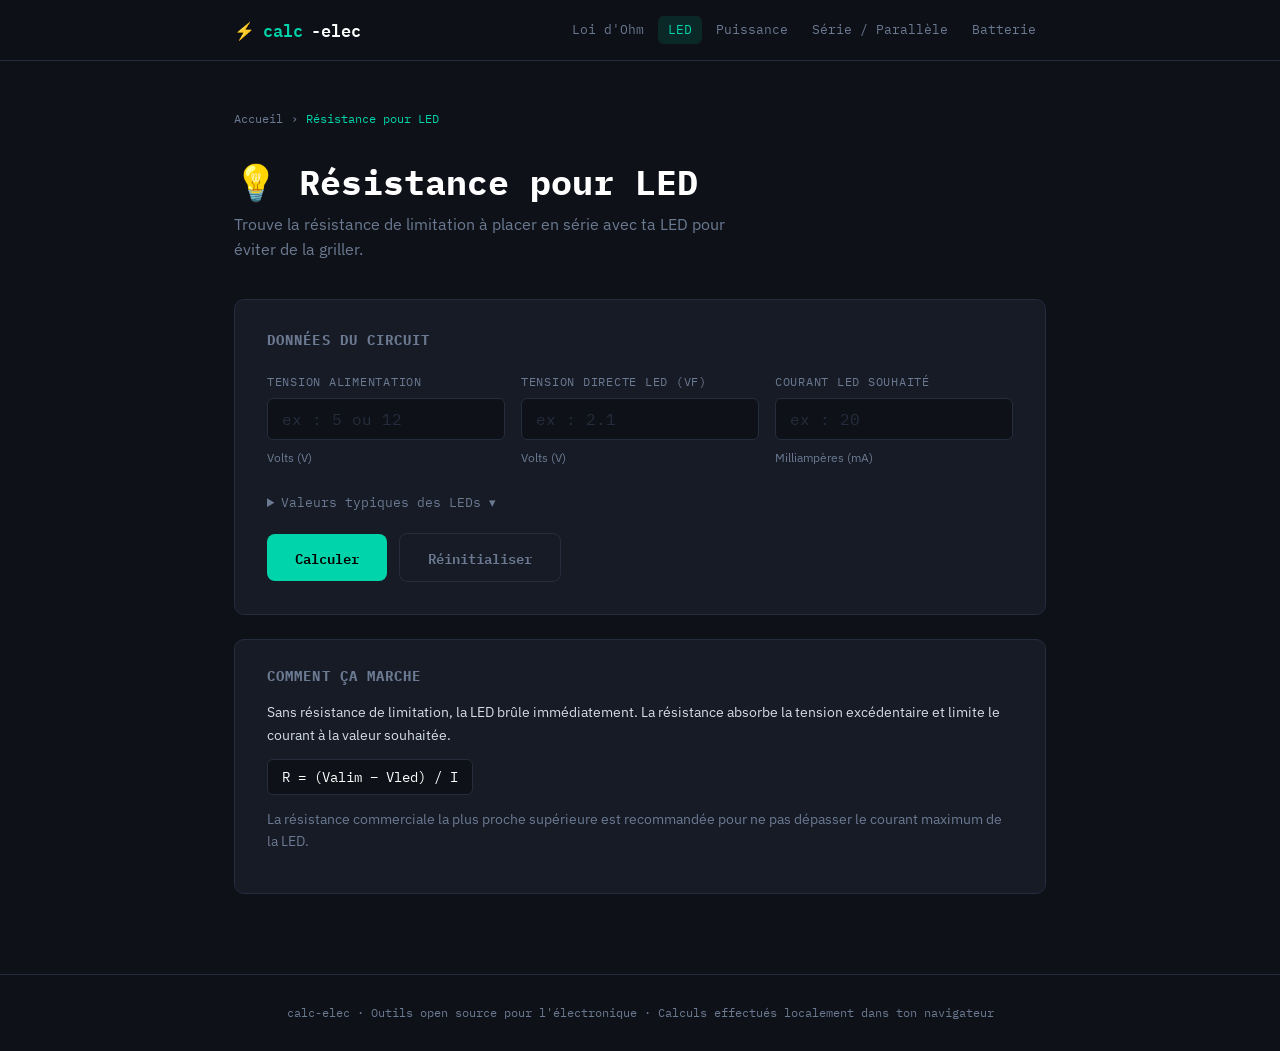
==== led.html @ adf83a0b "Premier upload" ====
<!DOCTYPE html>
<html lang="fr">
<head>
  <meta charset="UTF-8" />
  <meta name="viewport" content="width=device-width, initial-scale=1.0" />
  <title>Résistance LED — Calcul de la résistance de limitation</title>
  <meta name="description" content="Calcule facilement la résistance de limitation pour une LED. Entre la tension d'alimentation, la tension directe de la LED et le courant souhaité." />
  <link rel="stylesheet" href="style.css" />
</head>
<body>

<header class="site-header">
  <div class="container">
    <a href="index.html" class="site-logo">⚡ <span>calc</span>-elec</a>
    <nav class="site-nav">
      <a href="ohm.html">Loi d'Ohm</a>
      <a href="led.html" class="active">LED</a>
      <a href="puissance.html">Puissance</a>
      <a href="resistances.html">Série / Parallèle</a>
      <a href="batterie.html">Batterie</a>
    </nav>
  </div>
</header>

<main class="calc-page">
  <div class="container">

    <div class="breadcrumb">
      <a href="index.html">Accueil</a> › <span>Résistance pour LED</span>
    </div>

    <div class="calc-header">
      <h1>💡 Résistance pour LED</h1>
      <p>Trouve la résistance de limitation à placer en série avec ta LED pour éviter de la griller.</p>
    </div>

    <div class="calc-card">
      <h2>Données du circuit</h2>

      <div class="fields">
        <div class="field">
          <label for="v-alim">Tension alimentation</label>
          <input type="number" id="v-alim" placeholder="ex : 5 ou 12" min="0" step="any" />
          <span class="unit">Volts (V)</span>
        </div>
        <div class="field">
          <label for="v-led">Tension directe LED (Vf)</label>
          <input type="number" id="v-led" placeholder="ex : 2.1" min="0" step="any" />
          <span class="unit">Volts (V)</span>
        </div>
        <div class="field">
          <label for="i-led">Courant LED souhaité</label>
          <input type="number" id="i-led" placeholder="ex : 20" min="0" step="any" />
          <span class="unit">Milliampères (mA)</span>
        </div>
      </div>

      <details style="margin-bottom:20px">
        <summary style="font-size:.82rem; color:var(--muted); cursor:pointer; font-family:var(--font-mono)">Valeurs typiques des LEDs ▾</summary>
        <div style="margin-top:10px; font-size:.82rem; color:var(--muted); line-height:1.8">
          LED rouge : Vf ≈ 1.8–2.2 V, I ≈ 20 mA<br>
          LED verte : Vf ≈ 2.0–3.5 V, I ≈ 20 mA<br>
          LED bleue / blanche : Vf ≈ 3.0–3.5 V, I ≈ 20 mA<br>
          LED infrarouge : Vf ≈ 1.2–1.6 V, I ≈ 20–100 mA
        </div>
      </details>

      <div class="btn-row">
        <button class="btn btn-primary" onclick="calculerLED()">Calculer</button>
        <button class="btn btn-secondary" onclick="resetLED()">Réinitialiser</button>
      </div>

      <div class="result-box" id="led-result">
        <div class="result-label">Résistance recommandée</div>
        <div class="result-value" id="led-value">—</div>
        <div class="result-detail" id="led-detail"></div>
      </div>
    </div>

    <div class="info-card">
      <h3>Comment ça marche</h3>
      <p>Sans résistance de limitation, la LED brûle immédiatement. La résistance absorbe la tension excédentaire et limite le courant à la valeur souhaitée.</p>
      <div class="formula-row">
        <span class="formula-pill">R = (Valim − Vled) / I</span>
      </div>
      <p style="margin-top:14px; font-size:.85rem; color:var(--muted)">
        La résistance commerciale la plus proche supérieure est recommandée pour ne pas dépasser le courant maximum de la LED.
      </p>
    </div>

  </div>
</main>

<footer class="site-footer">
  <div class="container">
    calc-elec · Outils open source pour l'électronique · Calculs effectués localement dans ton navigateur
  </div>
</footer>

<script>
  // Valeurs standard E24
  const E24 = [10,11,12,13,15,16,18,20,22,24,27,30,33,36,39,43,47,51,56,62,68,75,82,91];

  function closestE24(val) {
    let best = null, bestDiff = Infinity;
    for (let decade = 1; decade <= 10000000; decade *= 10) {
      for (const base of E24) {
        const r = base * decade;
        if (r >= val && Math.abs(r - val) < bestDiff) {
          bestDiff = Math.abs(r - val);
          best = r;
        }
      }
    }
    return best;
  }

  function formatR(v) {
    if (v >= 1e6) return (v / 1e6).toPrecision(3) + ' MΩ';
    if (v >= 1e3) return (v / 1e3).toPrecision(3) + ' kΩ';
    return parseFloat(v.toPrecision(4)) + ' Ω';
  }

  function calculerLED() {
    const vAlim = parseFloat(document.getElementById('v-alim').value);
    const vLed  = parseFloat(document.getElementById('v-led').value);
    const iLed  = parseFloat(document.getElementById('i-led').value);

    const box = document.getElementById('led-result');

    if ([vAlim, vLed, iLed].some(isNaN) || iLed <= 0) {
      box.className = 'result-box result-error visible';
      document.getElementById('led-value').textContent = 'Saisis des valeurs valides.';
      document.getElementById('led-detail').textContent = '';
      return;
    }
    if (vLed >= vAlim) {
      box.className = 'result-box result-error visible';
      document.getElementById('led-value').textContent = 'Vf doit être inférieure à Valim.';
      document.getElementById('led-detail').textContent = '';
      return;
    }

    const iA = iLed / 1000;
    const rExact = (vAlim - vLed) / iA;
    const rStd = closestE24(rExact);
    const iReal = ((vAlim - vLed) / rStd * 1000).toFixed(1);

    box.className = 'result-box visible';
    document.getElementById('led-value').textContent = formatR(rStd) + ' (standard E24)';
    document.getElementById('led-detail').textContent =
      `Valeur exacte : ${parseFloat(rExact.toPrecision(4))} Ω · Courant réel avec ${formatR(rStd)} : ${iReal} mA · Puissance dissipée : ${((rStd * iA * iA) * 1000).toFixed(1)} mW`;
  }

  function resetLED() {
    ['v-alim','v-led','i-led'].forEach(id => document.getElementById(id).value = '');
    document.getElementById('led-result').className = 'result-box';
  }
</script>

</body>
</html>
---- style.css ----
/* =========================================
   CALC-ELEC — Feuille de style globale
   Design : technique, lisible, sans superflu
   ========================================= */

@import url('https://fonts.googleapis.com/css2?family=IBM+Plex+Mono:wght@400;600&family=IBM+Plex+Sans:wght@400;500;600&display=swap');

/* --- Variables --- */
:root {
  --bg:        #0e1117;
  --surface:   #161b25;
  --border:    #252d3d;
  --accent:    #00d4aa;
  --accent2:   #4f9cff;
  --warn:      #f5a623;
  --text:      #d4dce8;
  --muted:     #6b7a92;
  --white:     #ffffff;
  --radius:    10px;
  --font-mono: 'IBM Plex Mono', monospace;
  --font-sans: 'IBM Plex Sans', sans-serif;
}

/* --- Reset --- */
*, *::before, *::after { box-sizing: border-box; margin: 0; padding: 0; }

html { scroll-behavior: smooth; }

body {
  background: var(--bg);
  color: var(--text);
  font-family: var(--font-sans);
  font-size: 16px;
  line-height: 1.6;
  min-height: 100vh;
}

/* --- Typographie --- */
h1, h2, h3 {
  font-family: var(--font-mono);
  color: var(--white);
  line-height: 1.2;
}

a {
  color: var(--accent);
  text-decoration: none;
}
a:hover { text-decoration: underline; }

code, .mono {
  font-family: var(--font-mono);
}

/* --- Layout --- */
.container {
  max-width: 860px;
  margin: 0 auto;
  padding: 0 24px;
}

/* --- Header / nav --- */
.site-header {
  border-bottom: 1px solid var(--border);
  padding: 16px 0;
  position: sticky;
  top: 0;
  background: rgba(14, 17, 23, 0.92);
  backdrop-filter: blur(8px);
  z-index: 100;
}

.site-header .container {
  display: flex;
  align-items: center;
  justify-content: space-between;
  gap: 16px;
}

.site-logo {
  font-family: var(--font-mono);
  font-size: 1.05rem;
  font-weight: 600;
  color: var(--white);
  display: flex;
  align-items: center;
  gap: 8px;
}

.site-logo span { color: var(--accent); }

.site-nav {
  display: flex;
  gap: 4px;
  flex-wrap: wrap;
}

.site-nav a {
  font-size: 0.8rem;
  font-family: var(--font-mono);
  color: var(--muted);
  padding: 4px 10px;
  border-radius: 6px;
  transition: color .2s, background .2s;
}
.site-nav a:hover {
  color: var(--accent);
  background: rgba(0,212,170,.08);
  text-decoration: none;
}
.site-nav a.active {
  color: var(--accent);
  background: rgba(0,212,170,.12);
}

/* --- Hero (index) --- */
.hero {
  padding: 72px 0 48px;
  text-align: center;
}

.hero-tag {
  display: inline-block;
  font-family: var(--font-mono);
  font-size: 0.72rem;
  color: var(--accent);
  background: rgba(0,212,170,.1);
  border: 1px solid rgba(0,212,170,.25);
  padding: 4px 12px;
  border-radius: 100px;
  margin-bottom: 24px;
  letter-spacing: .08em;
  text-transform: uppercase;
}

.hero h1 {
  font-size: clamp(2rem, 5vw, 3.2rem);
  margin-bottom: 16px;
}

.hero h1 em {
  font-style: normal;
  color: var(--accent);
}

.hero p {
  font-size: 1.1rem;
  color: var(--muted);
  max-width: 500px;
  margin: 0 auto;
}

/* --- Grille de cartes (index) --- */
.tools-grid {
  display: grid;
  grid-template-columns: repeat(auto-fill, minmax(240px, 1fr));
  gap: 16px;
  padding: 48px 0 80px;
}

.tool-card {
  background: var(--surface);
  border: 1px solid var(--border);
  border-radius: var(--radius);
  padding: 24px;
  display: flex;
  flex-direction: column;
  gap: 10px;
  transition: border-color .2s, transform .2s;
  text-decoration: none;
  color: inherit;
}

.tool-card:hover {
  border-color: var(--accent);
  transform: translateY(-2px);
  text-decoration: none;
  color: inherit;
}

.tool-card-icon {
  font-size: 1.8rem;
  line-height: 1;
}

.tool-card h3 {
  font-size: 1rem;
  color: var(--white);
}

.tool-card p {
  font-size: 0.85rem;
  color: var(--muted);
  flex: 1;
}

.tool-card-link {
  font-family: var(--font-mono);
  font-size: 0.78rem;
  color: var(--accent);
  display: flex;
  align-items: center;
  gap: 4px;
}

/* --- Page calculateur --- */
.calc-page {
  padding: 48px 0 80px;
}

.breadcrumb {
  font-family: var(--font-mono);
  font-size: 0.78rem;
  color: var(--muted);
  margin-bottom: 32px;
  display: flex;
  align-items: center;
  gap: 8px;
}
.breadcrumb a { color: var(--muted); }
.breadcrumb a:hover { color: var(--accent); }
.breadcrumb span { color: var(--accent); }

.calc-header {
  margin-bottom: 36px;
}

.calc-header h1 {
  font-size: clamp(1.5rem, 4vw, 2.2rem);
  margin-bottom: 8px;
}

.calc-header p {
  color: var(--muted);
  max-width: 520px;
}

/* --- Carte de calculateur --- */
.calc-card {
  background: var(--surface);
  border: 1px solid var(--border);
  border-radius: var(--radius);
  padding: 32px;
  margin-bottom: 24px;
}

.calc-card h2 {
  font-size: 0.85rem;
  font-family: var(--font-mono);
  color: var(--muted);
  text-transform: uppercase;
  letter-spacing: .08em;
  margin-bottom: 24px;
}

/* --- Champs de saisie --- */
.fields {
  display: grid;
  grid-template-columns: repeat(auto-fill, minmax(180px, 1fr));
  gap: 16px;
  margin-bottom: 24px;
}

.field {
  display: flex;
  flex-direction: column;
  gap: 6px;
}

.field label {
  font-family: var(--font-mono);
  font-size: 0.78rem;
  color: var(--muted);
  text-transform: uppercase;
  letter-spacing: .06em;
}

.field input,
.field select {
  background: var(--bg);
  border: 1px solid var(--border);
  border-radius: 6px;
  color: var(--white);
  font-family: var(--font-mono);
  font-size: 1rem;
  padding: 10px 14px;
  outline: none;
  transition: border-color .2s;
  -webkit-appearance: none;
}

.field input:focus,
.field select:focus {
  border-color: var(--accent);
}

.field input::placeholder {
  color: var(--border);
}

.field .unit {
  font-size: 0.78rem;
  color: var(--muted);
  margin-top: 2px;
}

/* --- Boutons --- */
.btn {
  font-family: var(--font-mono);
  font-size: 0.9rem;
  font-weight: 600;
  padding: 12px 28px;
  border-radius: 8px;
  border: none;
  cursor: pointer;
  transition: opacity .2s, transform .1s;
  display: inline-flex;
  align-items: center;
  gap: 8px;
}

.btn:active { transform: scale(.98); }

.btn-primary {
  background: var(--accent);
  color: #000;
}
.btn-primary:hover { opacity: 0.88; }

.btn-secondary {
  background: transparent;
  border: 1px solid var(--border);
  color: var(--muted);
}
.btn-secondary:hover {
  border-color: var(--muted);
  color: var(--text);
}

.btn-row {
  display: flex;
  gap: 12px;
  flex-wrap: wrap;
  align-items: center;
}

/* --- Résultat --- */
.result-box {
  margin-top: 24px;
  padding: 24px;
  background: rgba(0,212,170,.06);
  border: 1px solid rgba(0,212,170,.2);
  border-radius: var(--radius);
  display: none;
}

.result-box.visible { display: block; }

.result-label {
  font-family: var(--font-mono);
  font-size: 0.75rem;
  color: var(--accent);
  text-transform: uppercase;
  letter-spacing: .08em;
  margin-bottom: 8px;
}

.result-value {
  font-family: var(--font-mono);
  font-size: 2rem;
  color: var(--white);
  font-weight: 600;
}

.result-detail {
  font-size: 0.88rem;
  color: var(--muted);
  margin-top: 8px;
}

.result-error {
  background: rgba(245,166,35,.06);
  border-color: rgba(245,166,35,.3);
}

.result-error .result-label { color: var(--warn); }
.result-error .result-value { font-size: 1rem; color: var(--warn); }

/* --- Bloc "Comment ça marche" --- */
.info-card {
  background: var(--surface);
  border: 1px solid var(--border);
  border-radius: var(--radius);
  padding: 28px 32px;
  margin-top: 12px;
}

.info-card h3 {
  font-size: 0.85rem;
  font-family: var(--font-mono);
  color: var(--muted);
  text-transform: uppercase;
  letter-spacing: .08em;
  margin-bottom: 16px;
}

.info-card p {
  font-size: 0.9rem;
  color: var(--text);
  margin-bottom: 12px;
}

.formula-row {
  display: flex;
  gap: 12px;
  flex-wrap: wrap;
  margin-top: 8px;
}

.formula-pill {
  font-family: var(--font-mono);
  font-size: 0.88rem;
  background: var(--bg);
  border: 1px solid var(--border);
  padding: 6px 14px;
  border-radius: 6px;
  color: var(--white);
}

/* --- Toggle radio (choix de variable à calculer) --- */
.radio-group {
  display: flex;
  gap: 8px;
  flex-wrap: wrap;
  margin-bottom: 24px;
}

.radio-group input[type="radio"] { display: none; }

.radio-group label {
  font-family: var(--font-mono);
  font-size: 0.82rem;
  padding: 7px 16px;
  border: 1px solid var(--border);
  border-radius: 6px;
  cursor: pointer;
  color: var(--muted);
  transition: all .2s;
  text-transform: none;
  letter-spacing: 0;
}

.radio-group input[type="radio"]:checked + label {
  border-color: var(--accent);
  color: var(--accent);
  background: rgba(0,212,170,.1);
}

/* --- Listes d'entrées résistances (parallèle/série) --- */
.resistor-list {
  display: flex;
  flex-direction: column;
  gap: 8px;
  margin-bottom: 16px;
}

.resistor-item {
  display: flex;
  align-items: center;
  gap: 10px;
}

.resistor-item input {
  background: var(--bg);
  border: 1px solid var(--border);
  border-radius: 6px;
  color: var(--white);
  font-family: var(--font-mono);
  font-size: 0.95rem;
  padding: 8px 12px;
  outline: none;
  width: 140px;
  transition: border-color .2s;
}
.resistor-item input:focus { border-color: var(--accent); }

.resistor-item .mono { color: var(--muted); font-size: 0.82rem; }

.btn-remove {
  background: none;
  border: none;
  color: var(--muted);
  cursor: pointer;
  font-size: 1.1rem;
  line-height: 1;
  padding: 4px;
  transition: color .2s;
}
.btn-remove:hover { color: var(--warn); }

/* --- Footer --- */
.site-footer {
  border-top: 1px solid var(--border);
  padding: 28px 0;
  text-align: center;
  font-family: var(--font-mono);
  font-size: 0.78rem;
  color: var(--muted);
}

/* --- Responsive --- */
@media (max-width: 600px) {
  .site-nav { display: none; }
  .fields { grid-template-columns: 1fr 1fr; }
  .calc-card { padding: 20px; }
  .result-value { font-size: 1.6rem; }
}
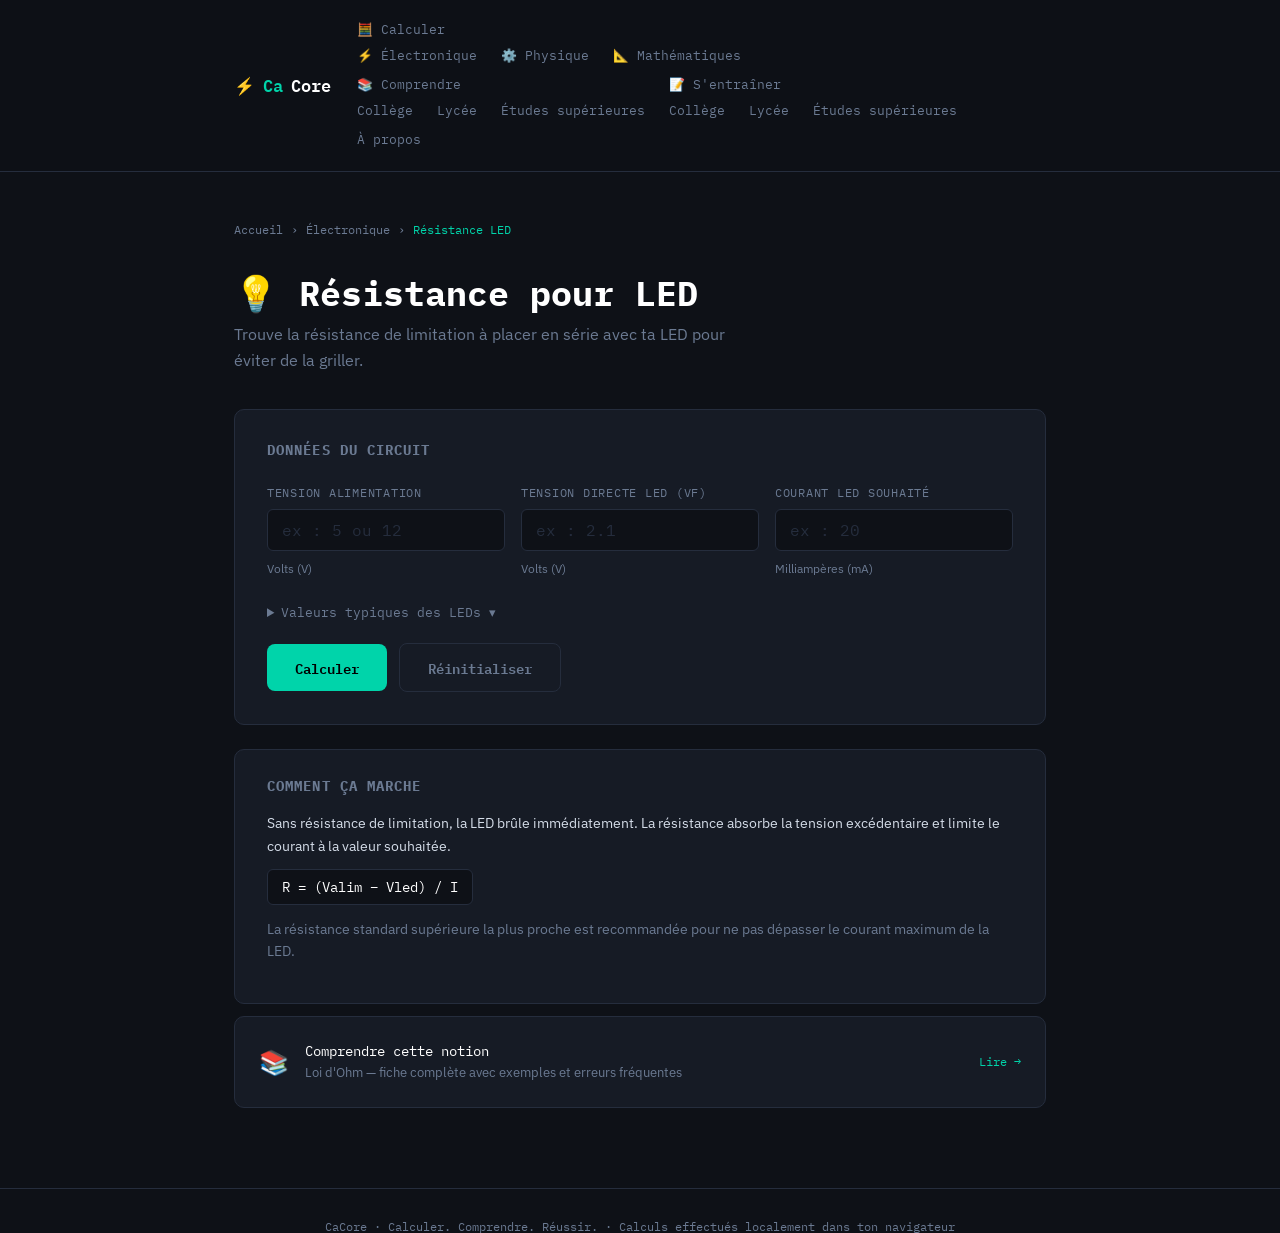
==== commit a8f02693: "Calculateurs" ====
--- a/led.html
+++ b/led.html
@@ -3,30 +3,21 @@
 <head>
   <meta charset="UTF-8" />
   <meta name="viewport" content="width=device-width, initial-scale=1.0" />
-  <title>Résistance LED — Calcul de la résistance de limitation</title>
-  <meta name="description" content="Calcule facilement la résistance de limitation pour une LED. Entre la tension d'alimentation, la tension directe de la LED et le courant souhaité." />
-  <link rel="stylesheet" href="style.css" />
+  <title>Résistance pour LED — Calcul de limitation — CaCore</title>
+  <meta name="description" content="Calcule la résistance de limitation pour une LED. Tension d'alimentation, tension directe et courant LED. Valeur standard E24 fournie." />
+  <link rel="stylesheet" href="../../style.css" />
 </head>
 <body>
 
-<header class="site-header">
-  <div class="container">
-    <a href="index.html" class="site-logo">⚡ <span>calc</span>-elec</a>
-    <nav class="site-nav">
-      <a href="ohm.html">Loi d'Ohm</a>
-      <a href="led.html" class="active">LED</a>
-      <a href="puissance.html">Puissance</a>
-      <a href="resistances.html">Série / Parallèle</a>
-      <a href="batterie.html">Batterie</a>
-    </nav>
-  </div>
-</header>
+<div id="site-header"></div>
 
 <main class="calc-page">
   <div class="container">
 
     <div class="breadcrumb">
-      <a href="index.html">Accueil</a> › <span>Résistance pour LED</span>
+      <a href="../../index.html">Accueil</a> ›
+      <a href="../electronique.html">Électronique</a> ›
+      <span>Résistance LED</span>
     </div>
 
     <div class="calc-header">
@@ -36,44 +27,40 @@
 
     <div class="calc-card">
       <h2>Données du circuit</h2>
-
       <div class="fields">
         <div class="field">
           <label for="v-alim">Tension alimentation</label>
-          <input type="number" id="v-alim" placeholder="ex : 5 ou 12" min="0" step="any" />
+          <input type="number" id="v-alim" placeholder="ex : 5 ou 12" min="0" step="any"/>
           <span class="unit">Volts (V)</span>
         </div>
         <div class="field">
           <label for="v-led">Tension directe LED (Vf)</label>
-          <input type="number" id="v-led" placeholder="ex : 2.1" min="0" step="any" />
+          <input type="number" id="v-led" placeholder="ex : 2.1" min="0" step="any"/>
           <span class="unit">Volts (V)</span>
         </div>
         <div class="field">
           <label for="i-led">Courant LED souhaité</label>
-          <input type="number" id="i-led" placeholder="ex : 20" min="0" step="any" />
+          <input type="number" id="i-led" placeholder="ex : 20" min="0" step="any"/>
           <span class="unit">Milliampères (mA)</span>
         </div>
       </div>
-
       <details style="margin-bottom:20px">
-        <summary style="font-size:.82rem; color:var(--muted); cursor:pointer; font-family:var(--font-mono)">Valeurs typiques des LEDs ▾</summary>
-        <div style="margin-top:10px; font-size:.82rem; color:var(--muted); line-height:1.8">
+        <summary style="font-size:.82rem;color:var(--muted);cursor:pointer;font-family:var(--font-mono)">Valeurs typiques des LEDs ▾</summary>
+        <div style="margin-top:10px;font-size:.82rem;color:var(--muted);line-height:1.9">
           LED rouge : Vf ≈ 1.8–2.2 V, I ≈ 20 mA<br>
           LED verte : Vf ≈ 2.0–3.5 V, I ≈ 20 mA<br>
           LED bleue / blanche : Vf ≈ 3.0–3.5 V, I ≈ 20 mA<br>
           LED infrarouge : Vf ≈ 1.2–1.6 V, I ≈ 20–100 mA
         </div>
       </details>
-
       <div class="btn-row">
-        <button class="btn btn-primary" onclick="calculerLED()">Calculer</button>
-        <button class="btn btn-secondary" onclick="resetLED()">Réinitialiser</button>
+        <button class="btn btn-primary" onclick="calculer()">Calculer</button>
+        <button class="btn btn-secondary" onclick="reset()">Réinitialiser</button>
       </div>
-
-      <div class="result-box" id="led-result">
+      <div class="result-box" id="result">
         <div class="result-label">Résistance recommandée</div>
-        <div class="result-value" id="led-value">—</div>
-        <div class="result-detail" id="led-detail"></div>
+        <div class="result-value" id="r-value">—</div>
+        <div class="result-detail" id="r-detail"></div>
       </div>
     </div>
 
@@ -83,80 +70,45 @@
       <div class="formula-row">
         <span class="formula-pill">R = (Valim − Vled) / I</span>
       </div>
-      <p style="margin-top:14px; font-size:.85rem; color:var(--muted)">
-        La résistance commerciale la plus proche supérieure est recommandée pour ne pas dépasser le courant maximum de la LED.
-      </p>
+      <p style="margin-top:14px;font-size:.85rem;color:var(--muted)">La résistance standard supérieure la plus proche est recommandée pour ne pas dépasser le courant maximum de la LED.</p>
     </div>
+
+    <a href="../../comprendre/lycee/loi-ohm.html" class="tool-card" style="margin-top:12px;flex-direction:row;align-items:center;gap:16px;text-decoration:none">
+      <span style="font-size:1.5rem">📚</span>
+      <div>
+        <div style="font-family:var(--font-mono);font-size:.85rem;color:var(--white)">Comprendre cette notion</div>
+        <div style="font-size:.8rem;color:var(--muted)">Loi d'Ohm — fiche complète avec exemples et erreurs fréquentes</div>
+      </div>
+      <span class="tool-card-link" style="margin-left:auto">Lire →</span>
+    </a>
 
   </div>
 </main>
 
-<footer class="site-footer">
-  <div class="container">
-    calc-elec · Outils open source pour l'électronique · Calculs effectués localement dans ton navigateur
-  </div>
-</footer>
-
+<div id="site-footer"></div>
+<script src="../../nav.js"></script>
 <script>
-  // Valeurs standard E24
-  const E24 = [10,11,12,13,15,16,18,20,22,24,27,30,33,36,39,43,47,51,56,62,68,75,82,91];
-
+  const E24=[10,11,12,13,15,16,18,20,22,24,27,30,33,36,39,43,47,51,56,62,68,75,82,91];
   function closestE24(val) {
-    let best = null, bestDiff = Infinity;
-    for (let decade = 1; decade <= 10000000; decade *= 10) {
-      for (const base of E24) {
-        const r = base * decade;
-        if (r >= val && Math.abs(r - val) < bestDiff) {
-          bestDiff = Math.abs(r - val);
-          best = r;
-        }
-      }
-    }
+    let best=null,diff=Infinity;
+    for(let d=1;d<=10000000;d*=10) for(const b of E24) { const r=b*d; if(r>=val&&Math.abs(r-val)<diff){diff=Math.abs(r-val);best=r;} }
     return best;
   }
+  function fmtR(v){ return v>=1e6?(v/1e6).toPrecision(3)+' MΩ':v>=1e3?(v/1e3).toPrecision(3)+' kΩ':parseFloat(v.toPrecision(4))+' Ω'; }
 
-  function formatR(v) {
-    if (v >= 1e6) return (v / 1e6).toPrecision(3) + ' MΩ';
-    if (v >= 1e3) return (v / 1e3).toPrecision(3) + ' kΩ';
-    return parseFloat(v.toPrecision(4)) + ' Ω';
+  function calculer() {
+    const vA=parseFloat(document.getElementById('v-alim').value);
+    const vL=parseFloat(document.getElementById('v-led').value);
+    const iL=parseFloat(document.getElementById('i-led').value);
+    const box=document.getElementById('result');
+    if([vA,vL,iL].some(isNaN)||iL<=0){box.className='result-box result-error visible';document.getElementById('r-value').textContent='Saisis des valeurs valides.';document.getElementById('r-detail').textContent='';return;}
+    if(vL>=vA){box.className='result-box result-error visible';document.getElementById('r-value').textContent='Vf doit être inférieure à Valim.';document.getElementById('r-detail').textContent='';return;}
+    const iA=iL/1000, rEx=(vA-vL)/iA, rSt=closestE24(rEx), iR=((vA-vL)/rSt*1000).toFixed(1);
+    box.className='result-box visible';
+    document.getElementById('r-value').textContent=fmtR(rSt)+' (standard E24)';
+    document.getElementById('r-detail').textContent=`Valeur exacte : ${parseFloat(rEx.toPrecision(4))} Ω · Courant réel : ${iR} mA · Puissance dissipée : ${(rSt*iA*iA*1000).toFixed(1)} mW`;
   }
-
-  function calculerLED() {
-    const vAlim = parseFloat(document.getElementById('v-alim').value);
-    const vLed  = parseFloat(document.getElementById('v-led').value);
-    const iLed  = parseFloat(document.getElementById('i-led').value);
-
-    const box = document.getElementById('led-result');
-
-    if ([vAlim, vLed, iLed].some(isNaN) || iLed <= 0) {
-      box.className = 'result-box result-error visible';
-      document.getElementById('led-value').textContent = 'Saisis des valeurs valides.';
-      document.getElementById('led-detail').textContent = '';
-      return;
-    }
-    if (vLed >= vAlim) {
-      box.className = 'result-box result-error visible';
-      document.getElementById('led-value').textContent = 'Vf doit être inférieure à Valim.';
-      document.getElementById('led-detail').textContent = '';
-      return;
-    }
-
-    const iA = iLed / 1000;
-    const rExact = (vAlim - vLed) / iA;
-    const rStd = closestE24(rExact);
-    const iReal = ((vAlim - vLed) / rStd * 1000).toFixed(1);
-
-    box.className = 'result-box visible';
-    document.getElementById('led-value').textContent = formatR(rStd) + ' (standard E24)';
-    document.getElementById('led-detail').textContent =
-      `Valeur exacte : ${parseFloat(rExact.toPrecision(4))} Ω · Courant réel avec ${formatR(rStd)} : ${iReal} mA · Puissance dissipée : ${((rStd * iA * iA) * 1000).toFixed(1)} mW`;
-  }
-
-  function resetLED() {
-    ['v-alim','v-led','i-led'].forEach(id => document.getElementById(id).value = '');
-    document.getElementById('led-result').className = 'result-box';
-  }
+  function reset(){ ['v-alim','v-led','i-led'].forEach(id=>document.getElementById(id).value=''); document.getElementById('result').className='result-box'; }
 </script>
-
 </body>
 </html>
